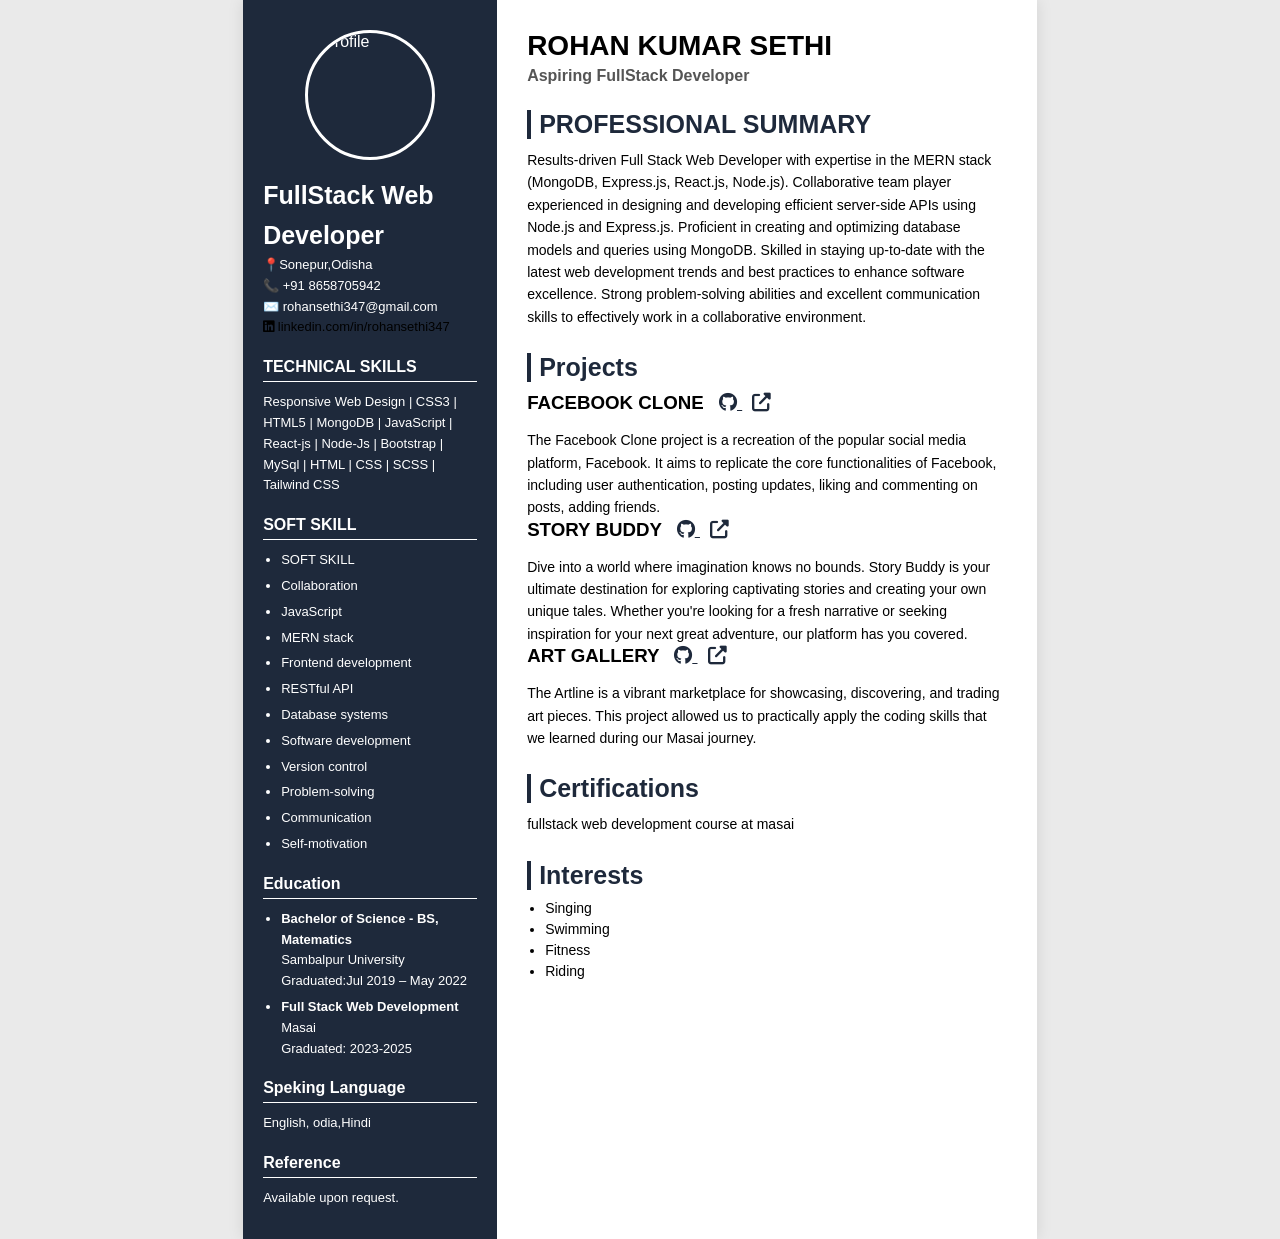
==== resume/index.html @ 4e2902fc "pushing some coding practice file" ====
<!DOCTYPE html>
<html lang="en">

<head>
    <meta charset="UTF-8">
    <title>Rohan Sethi Resume</title>
    <link rel="stylesheet" href="https://cdnjs.cloudflare.com/ajax/libs/font-awesome/6.5.0/css/all.min.css">
    <link rel="stylesheet" href="style.css">
</head>

<body>

    <div class="container">

        <!-- SIDEBAR -->
        <div class="sidebar">
            <img src="https://avatars.githubusercontent.com/u/147771064?v=4" class="profile-img" alt="Profile">


            <p><b style="font-size: 25px; text-align: center;">FullStack Web Developer</b></p>

            <div class="contact">
                <p>📍Sonepur,Odisha</p>
                <p>📞 +91 8658705942</p>
                <p>✉️ rohansethi347@gmail.com</p>
                <p><a href="https://www.linkedin.com/in/rohansethi347" target="_blank"
                        style="text-decoration: none; color: black;">
                        <i class="fa-brands fa-linkedin"></i> linkedin.com/in/rohansethi347
                    </a></p>
            </div>
            <h2>TECHNICAL SKILLS</h2>
            <p>Responsive Web Design | CSS3 |
                HTML5 | MongoDB | JavaScript | React-js | Node-Js | Bootstrap | MySql | HTML | CSS | SCSS | Tailwind CSS
            </p>
            <h2>SOFT SKILL</h2>

            <ul>
                <li>SOFT SKILL</li>
                <li>Collaboration</li>
                <li> JavaScript</li>
                <li>MERN stack </li>
                <li> Frontend development</li>
                <li>RESTful API</li>
                <li>Database systems</li>
                <li>Software development</li>
                <li>Version control</li>
                <li>Problem-solving</li>
                <li>Communication </li>
                <li>Self-motivation</li>
            </ul>

            <h2>Education</h2>
            <ul>


                <li class="Education"><strong>Bachelor of Science - BS, Matematics</strong><br>
                    Sambalpur University<br>
                    Graduated:Jul 2019 – May 2022</li>
                <li><strong>Full Stack Web Development</strong><br>
                    Masai<br>
                    Graduated: 2023-2025</li>
            </ul>

            <h2 class="Language"> Speking Language</h2>
            <p>English, odia,Hindi</p>

            <h2>Reference</h2>
            <p>Available upon request.</p>
        </div>

        <!-- MAIN CONTENT -->
        <div class="main">
            <div class="header">
                <h1>ROHAN KUMAR SETHI</h1>
                <h3>Aspiring FullStack Developer</h3>
            </div>


            <div class="section">
                <h2>PROFESSIONAL SUMMARY</h2>
                <p>Results-driven Full Stack Web Developer with
                    expertise in the MERN stack (MongoDB, Express.js,
                    React.js, Node.js). Collaborative team player
                    experienced in designing and developing efficient
                    server-side APIs using Node.js and Express.js.
                    Proficient in creating and optimizing database
                    models and queries using MongoDB. Skilled in
                    staying up-to-date with the latest web development
                    trends and best practices to enhance software
                    excellence. Strong problem-solving abilities and
                    excellent communication skills to effectively work in
                    a collaborative environment.</p>
            </div>

            <div class="section">
                <h2>Projects</h2>
                <h3 class="projects">FACEBOOK CLONE

                    <a href="https://github.com/Sameeer-Ahmad/Facebook-Clone" target="_blank">
                        <i class="fa-brands fa-github"></i>
                    </a>
                    <a href="https://fb-clone-rosy.vercel.app" target="_blank">
                        <i class="fa-solid fa-up-right-from-square"></i>
                    </a>
                </h3>
                <p>
                    The Facebook Clone project is a recreation of the popular social media platform, Facebook. It aims
                    to replicate the core functionalities of Facebook, including user authentication, posting updates,
                    liking and commenting on posts, adding friends.
                </p>
                <h3 class="projects">STORY BUDDY
                    <a href="https://github.com/ROHANKUMAR347/story_buddy" target="_blank">
                        <i class="fa-brands fa-github"></i>
                    </a>
                    <a href="https://story-buddy-nu.vercel.app" target="_blank">
                        <i class="fa-solid fa-up-right-from-square"></i>
                    </a>
                </h3>
                <p>
                    Dive into a world where imagination knows no bounds. Story Buddy is your ultimate destination for
                    exploring captivating stories and creating your own unique tales. Whether you're looking for a fresh
                    narrative or seeking inspiration for your next great adventure, our platform has you covered.</p>
                <h3 class="projects">ART GALLERY
                    <a href="https://github.com/Sameeer-Ahmad/ArtGallary" target="_blank">
                        <i class="fa-brands fa-github"></i>
                    </a>
                    <a href="https://art-gallary-do7i.vercel.app" target="_blank">
                        <i class="fa-solid fa-up-right-from-square"></i>
                    </a>
                </h3>
                <p>
                    The Artline is a vibrant marketplace for showcasing, discovering, and trading art pieces. This
                    project allowed us to practically apply the coding skills that we learned during our Masai journey.
                </p>

            </div>

            <div class="section">
                <h2>Certifications</h2>
                <p>fullstack web development course at masai</p>
            </div>

            <div class="section">
                <h2>Interests</h2>
                <ul>
                    <li>Singing</li>
                    <li>Swimming</li>
                    <li>Fitness</li>
                    <li>Riding</li>
                </ul>
            </div>

        </div>

    </div>

</body>

</html>
---- resume/style.css ----
* {
    margin: 0;
    padding: 0;
    box-sizing: border-box;
    font-family: 'Poppins', sans-serif;
}

body {
    background: #eaeaea;
}

/* A4 SIZE */
@page {
    size: A4;
    margin: 0;
}

.container {
    width: 210mm;
    min-height: 297mm;
    margin: auto;
    display: flex;
    background: #fff;
    box-shadow: 0 0 15px rgba(0,0,0,0.1);
}

/* SIDEBAR */
.sidebar {
    width: 32%;
    background: #1e293b;
    color: #fff;
    padding: 30px 20px;
}

.profile-img {
    width: 130px;
    height: 130px;
    border-radius: 50%;
    display: block;
    margin: 0 auto 15px;
    border: 3px solid #fff;
}

.sidebar h2 {
    font-size: 16px;
    margin-top: 20px;
    margin-bottom: 10px;
    border-bottom: 1px solid #fff;
    padding-bottom: 5px;
}

.sidebar p, .sidebar li {
    font-size: 13px;
    line-height: 1.6;
}

.contact a {
    color: #fff;
    text-decoration: none;
}

/* MAIN */
.main {
    width: 68%;
    padding: 30px;
}

.header h1 {
    font-size: 28px;
    font-weight: 700;
}

.header h3 {
    font-size: 16px;
    color: #555;
    margin-top: 5px;
}

.section {
    margin-top: 25px;
}

.section h2 {
    font-size: 25px;
    margin-bottom: 10px;
    color: #1e293b;
    border-left: 4px solid #1e293b;
    padding-left: 8px;
}

.section p {
    font-size: 14px;
    line-height: 1.6;
}

.job, .projects {
    margin-bottom: 15px;
}

.projects a {
    margin-left: 10px;
    color: #1e293b;
}

ul {
    margin-left: 18px;
}

ul li {
    font-size: 14px;
    margin-bottom: 5px;
}

/* RESPONSIVE */
@media(max-width: 900px) {
    .container {
        flex-direction: column;
        width: 100%;
    }

    .sidebar, .main {
        width: 100%;
    }
}
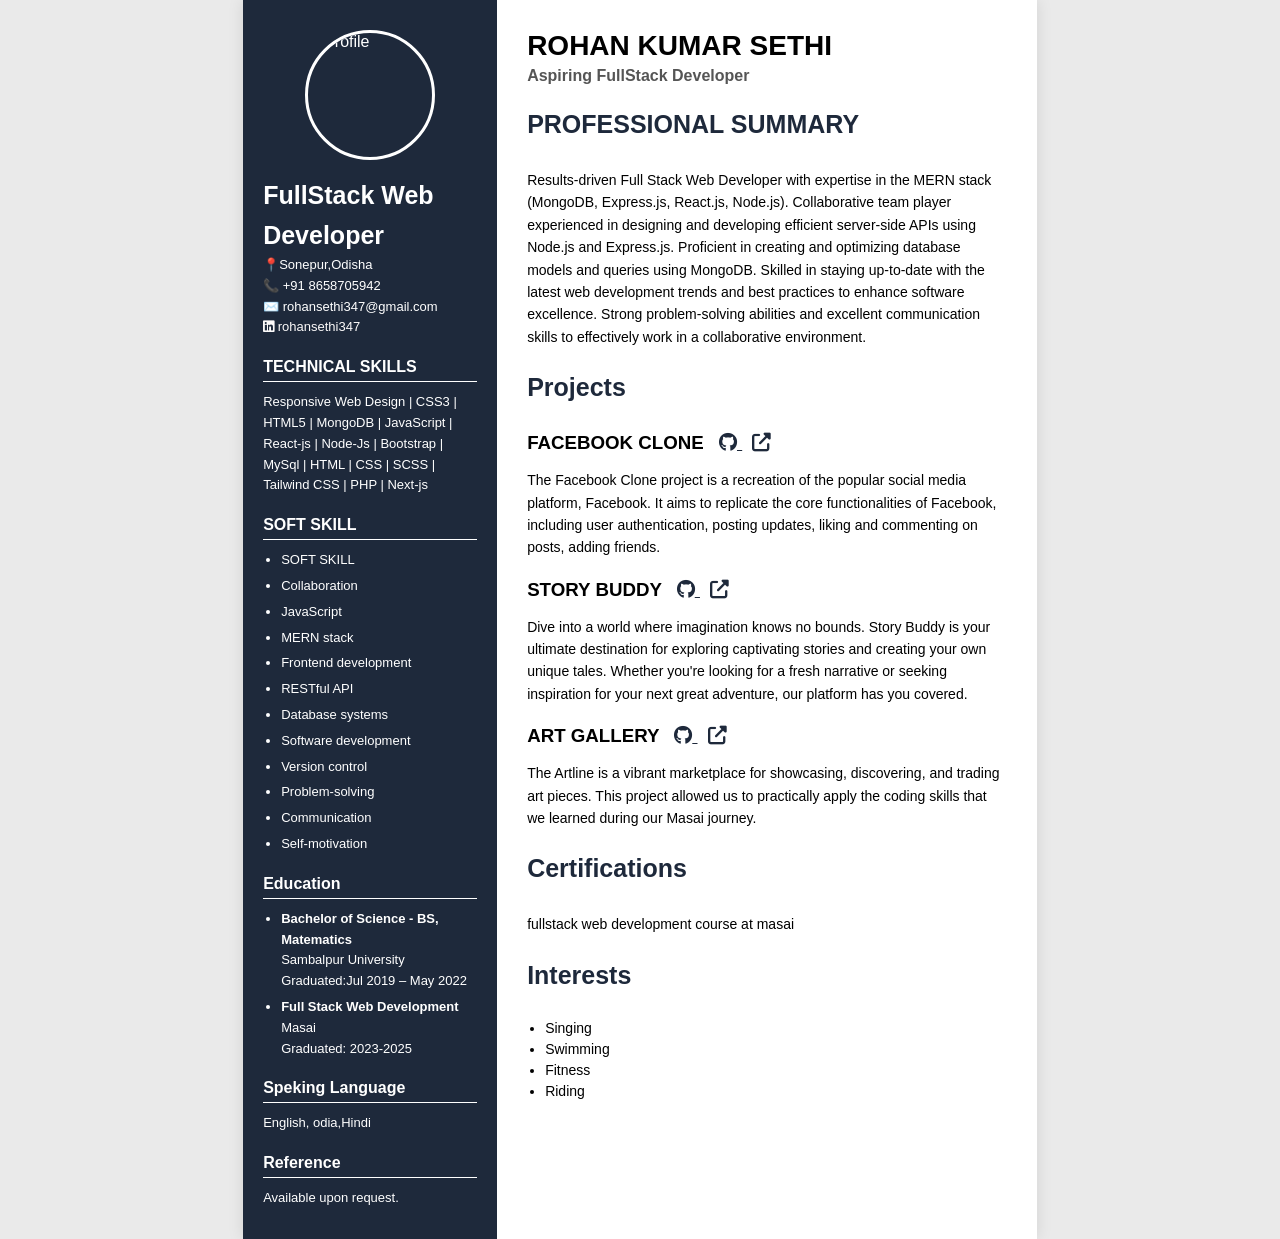
==== commit 1dbad0b4: "update resume file" ====
--- a/resume/index.html
+++ b/resume/index.html
@@ -24,13 +24,14 @@
                 <p>📞 +91 8658705942</p>
                 <p>✉️ rohansethi347@gmail.com</p>
                 <p><a href="https://www.linkedin.com/in/rohansethi347" target="_blank"
-                        style="text-decoration: none; color: black;">
-                        <i class="fa-brands fa-linkedin"></i> linkedin.com/in/rohansethi347
+                        style="text-decoration: none; color: rgb(252, 250, 250);">
+                        <i class="fa-brands fa-linkedin"></i> rohansethi347
                     </a></p>
             </div>
             <h2>TECHNICAL SKILLS</h2>
             <p>Responsive Web Design | CSS3 |
                 HTML5 | MongoDB | JavaScript | React-js | Node-Js | Bootstrap | MySql | HTML | CSS | SCSS | Tailwind CSS
+                | PHP | Next-js
             </p>
             <h2>SOFT SKILL</h2>
 
@@ -94,44 +95,60 @@
 
             <div class="section">
                 <h2>Projects</h2>
-                <h3 class="projects">FACEBOOK CLONE
+                <div class="project-content">
 
-                    <a href="https://github.com/Sameeer-Ahmad/Facebook-Clone" target="_blank">
-                        <i class="fa-brands fa-github"></i>
-                    </a>
-                    <a href="https://fb-clone-rosy.vercel.app" target="_blank">
-                        <i class="fa-solid fa-up-right-from-square"></i>
-                    </a>
-                </h3>
-                <p>
-                    The Facebook Clone project is a recreation of the popular social media platform, Facebook. It aims
-                    to replicate the core functionalities of Facebook, including user authentication, posting updates,
-                    liking and commenting on posts, adding friends.
-                </p>
-                <h3 class="projects">STORY BUDDY
-                    <a href="https://github.com/ROHANKUMAR347/story_buddy" target="_blank">
-                        <i class="fa-brands fa-github"></i>
-                    </a>
-                    <a href="https://story-buddy-nu.vercel.app" target="_blank">
-                        <i class="fa-solid fa-up-right-from-square"></i>
-                    </a>
-                </h3>
-                <p>
-                    Dive into a world where imagination knows no bounds. Story Buddy is your ultimate destination for
-                    exploring captivating stories and creating your own unique tales. Whether you're looking for a fresh
-                    narrative or seeking inspiration for your next great adventure, our platform has you covered.</p>
-                <h3 class="projects">ART GALLERY
-                    <a href="https://github.com/Sameeer-Ahmad/ArtGallary" target="_blank">
-                        <i class="fa-brands fa-github"></i>
-                    </a>
-                    <a href="https://art-gallary-do7i.vercel.app" target="_blank">
-                        <i class="fa-solid fa-up-right-from-square"></i>
-                    </a>
-                </h3>
-                <p>
-                    The Artline is a vibrant marketplace for showcasing, discovering, and trading art pieces. This
-                    project allowed us to practically apply the coding skills that we learned during our Masai journey.
-                </p>
+                    <h3 class="projects">FACEBOOK CLONE
+
+                        <a href="https://github.com/Sameeer-Ahmad/Facebook-Clone" target="_blank">
+                            <i class="fa-brands fa-github"></i>
+                        </a>
+                        <a href="https://fb-clone-rosy.vercel.app" target="_blank">
+                            <i class="fa-solid fa-up-right-from-square"></i>
+                        </a>
+                    </h3>
+                    <p>
+                        The Facebook Clone project is a recreation of the popular social media platform, Facebook. It
+                        aims
+                        to replicate the core functionalities of Facebook, including user authentication, posting
+                        updates,
+                        liking and commenting on posts, adding friends.
+                    </p>
+                </div>
+                <div class="project-content">
+                    <h3 class="projects">STORY BUDDY
+                        <a href="https://github.com/ROHANKUMAR347/story_buddy" target="_blank">
+                            <i class="fa-brands fa-github"></i>
+                        </a>
+                        <a href="https://story-buddy-nu.vercel.app" target="_blank">
+                            <i class="fa-solid fa-up-right-from-square"></i>
+                        </a>
+                    </h3>
+                    <p>
+                        Dive into a world where imagination knows no bounds. Story Buddy is your ultimate destination
+                        for
+                        exploring captivating stories and creating your own unique tales. Whether you're looking for a
+                        fresh
+                        narrative or seeking inspiration for your next great adventure, our platform has you covered.
+                    </p>
+                    
+
+                    </div>
+
+                    <div class="project-content">
+                    <h3 class="projects">ART GALLERY
+                        <a href="https://github.com/Sameeer-Ahmad/ArtGallary" target="_blank">
+                            <i class="fa-brands fa-github"></i>
+                        </a>
+                        <a href="https://art-gallary-do7i.vercel.app" target="_blank">
+                            <i class="fa-solid fa-up-right-from-square"></i>
+                        </a>
+                    </h3>
+                    <p>
+                        The Artline is a vibrant marketplace for showcasing, discovering, and trading art pieces. This
+                        project allowed us to practically apply the coding skills that we learned during our Masai
+                        journey.
+                    </p>
+                </div>
 
             </div>
 
--- a/resume/style.css
+++ b/resume/style.css
@@ -78,14 +78,17 @@
 
 .section {
     margin-top: 25px;
+    display: flex;
+    flex-direction: column;
+    gap: 20px;
 }
 
 .section h2 {
     font-size: 25px;
     margin-bottom: 10px;
     color: #1e293b;
-    border-left: 4px solid #1e293b;
-    padding-left: 8px;
+   
+    
 }
 
 .section p {
@@ -111,6 +114,12 @@
     margin-bottom: 5px;
 }
 
+/* .project-content{
+    display: flex;
+    flex-direction: column;
+    gap: 20px;
+} */
+
 /* RESPONSIVE */
 @media(max-width: 900px) {
     .container {
